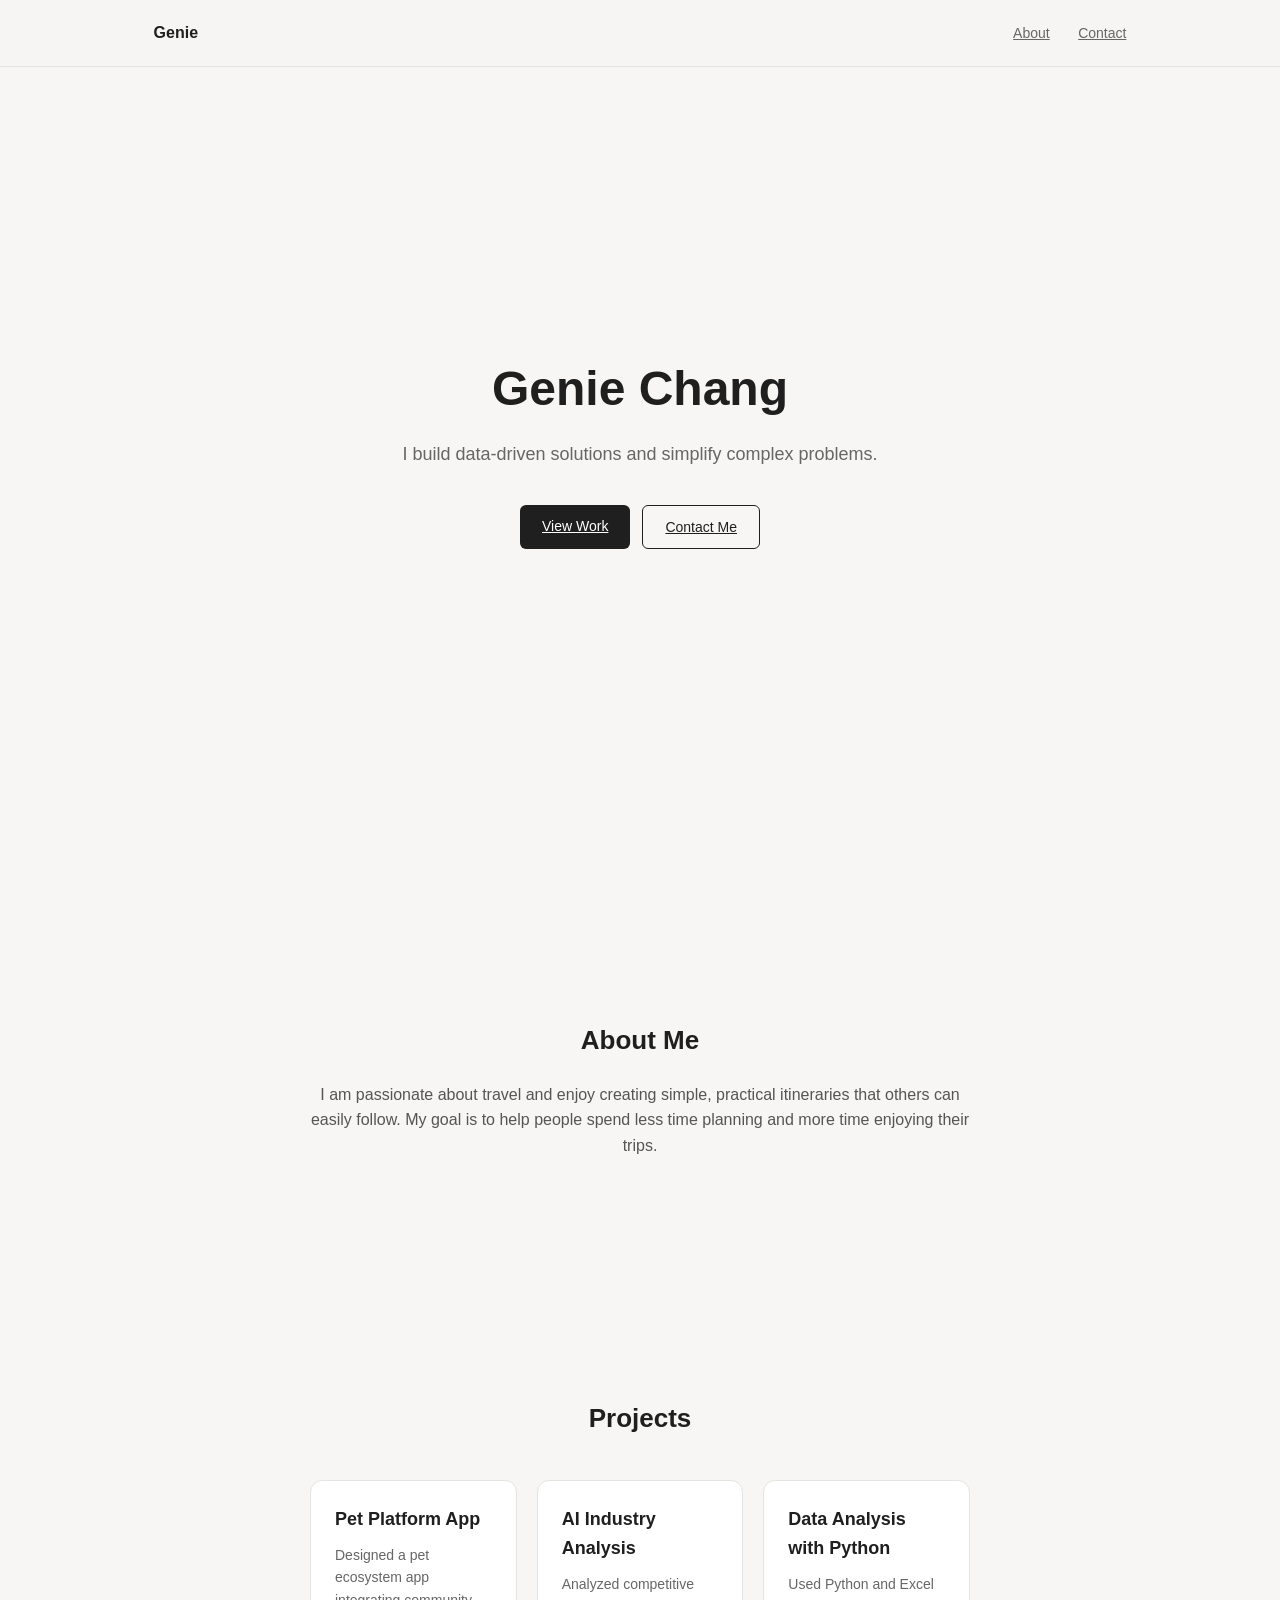
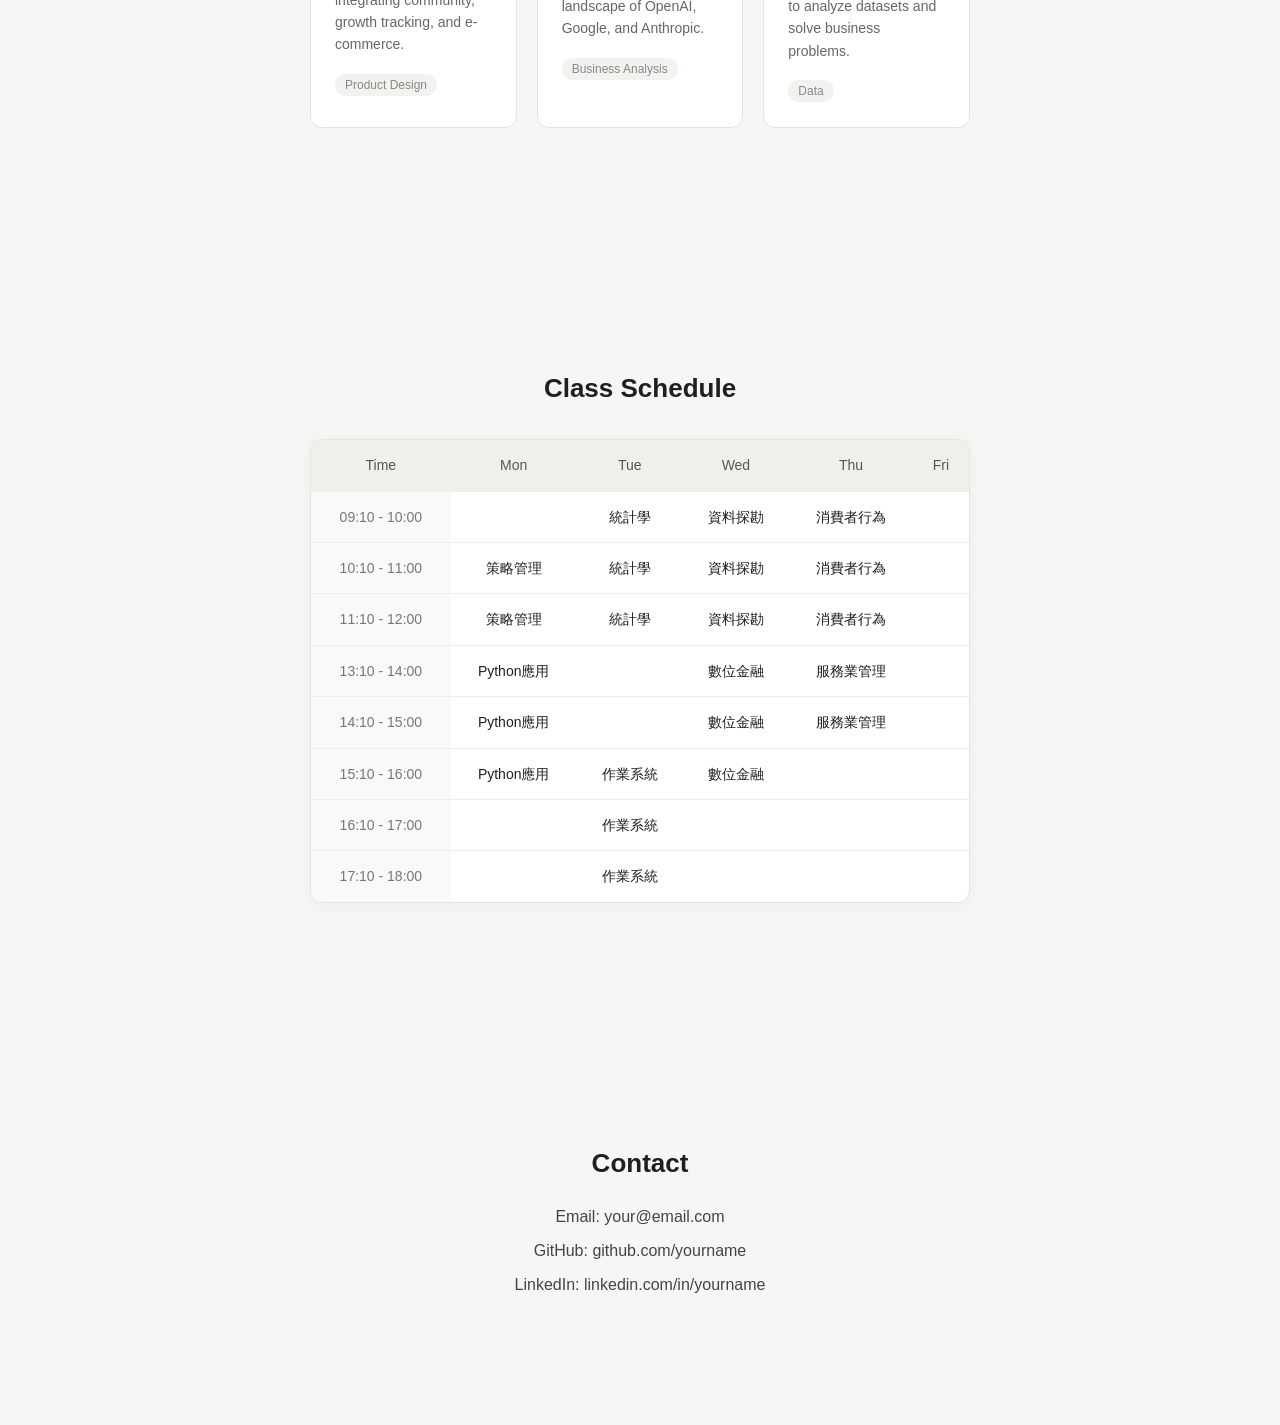
==== index.html @ 172312f2 "V 1.0" ====
<!DOCTYPE html>
<html lang="en">
<head>
  <meta charset="UTF-8">
  <meta name="viewport" content="width=device-width, initial-scale=1.0">
  <title>Genie Chang</title>
  <link rel="stylesheet" href="styles.css">
</head>
<body>

  <nav class="navbar">
    <div class="nav-logo">Genie</div>
    <div class="nav-links">
      <a href="#about">About</a>
      <a href="#contact">Contact</a>
    </div>
  </nav>

  <section class="hero">
    <div class="hero-content">
      <h1 class="hero-name">Genie Chang</h1>
     <p class="hero-tagline">
      I build data-driven solutions and simplify complex problems.
    </p>
      <div class="hero-buttons">
        <a href="#" class="btn primary-btn">View Work</a>
        <a href="#contact" class="btn secondary-btn">Contact Me</a>
      </div>
    </div>
  </section>

  <section id="about" class="about">
    <div class="section-container">
      <h2>About Me</h2>
      <p>
        I am passionate about travel and enjoy creating simple, practical itineraries 
        that others can easily follow. My goal is to help people spend less time planning 
        and more time enjoying their trips.
      </p>
    </div>
  </section>

<section class="projects">
  <div class="section-container">
    <h2>Projects</h2>

    <div class="projects-grid">

      <div class="project-card" onclick="window.location.href='pet.html'">
        <h3>Pet Platform App</h3>
        <p>
          Designed a pet ecosystem app integrating community, growth tracking, and e-commerce.
        </p>
        <span class="project-tag">Product Design</span>
      </div>

      <div class="project-card" onclick="window.location.href='ai.html'">
        <h3>AI Industry Analysis</h3>
        <p>
          Analyzed competitive landscape of OpenAI, Google, and Anthropic.
        </p>
        <span class="project-tag">Business Analysis</span>
      </div>

      <div class="project-card" onclick="window.location.href='data.html'">
        <h3>Data Analysis with Python</h3>
        <p>
          Used Python and Excel to analyze datasets and solve business problems.
        </p>
        <span class="project-tag">Data</span>
      </div>

    </div>
  </div>
</section>

<section class="schedule">
  <div class="section-container">
    <h2>Class Schedule</h2>

    <div class="table-wrapper">
      <table class="schedule-table">
        <thead>
          <tr>
            <th>Time</th>
            <th>Mon</th>
            <th>Tue</th>
            <th>Wed</th>
            <th>Thu</th>
            <th>Fri</th>
          </tr>
        </thead>
        <tbody>
          <tr>
            <td>09:10 - 10:00</td>
            <td></td>
            <td>統計學</td>
            <td>資料探勘</td>
            <td>消費者行為</td>
            <td></td>
          </tr>
          <tr>
            <td>10:10 - 11:00</td>
            <td>策略管理</td>
            <td>統計學</td>
            <td>資料探勘</td>
            <td>消費者行為</td>
            <td></td>
          </tr>
          <tr>
            <td>11:10 - 12:00</td>
            <td>策略管理</td>
            <td>統計學</td>
            <td>資料探勘</td>
            <td>消費者行為</td>
            <td></td>
          </tr>
          <tr>
            <td>13:10 - 14:00</td>
            <td>Python應用</td>
            <td></td>
            <td>數位金融</td>
            <td>服務業管理</td>
            <td></td>
          </tr>
          <tr>
            <td>14:10 - 15:00</td>
            <td>Python應用</td>
            <td></td>
            <td>數位金融</td>
            <td>服務業管理</td>
            <td></td>
          </tr>
          <tr>
            <td>15:10 - 16:00</td>
            <td>Python應用</td>
            <td>作業系統</td>
            <td>數位金融</td>
            <td></td>
            <td></td>
          </tr>
          <tr>
            <td>16:10 - 17:00</td>
            <td></td>
            <td>作業系統</td>
            <td></td>
            <td></td>
            <td></td>
          </tr>
          <tr>
            <td>17:10 - 18:00</td>
            <td></td>
            <td>作業系統</td>
            <td></td>
            <td></td>
            <td></td>
          </tr>
        </tbody>
      </table>
    </div>

  </div>
</section>

  <section id="contact" class="contact">
    <div class="section-container">
      <h2>Contact</h2>
      <div class="contact-list">
        <p>Email: your@email.com</p>
        <p>GitHub: github.com/yourname</p>
        <p>LinkedIn: linkedin.com/in/yourname</p>
      </div>
    </div>
  </section>

  <script src="script.js"></script>
</body>
</html>
---- styles.css ----
/* Reset */
* {
  margin: 0;
  padding: 0;
  box-sizing: border-box;
}

/* 全站 */
body {
  font-family: -apple-system, BlinkMacSystemFont, "Segoe UI", sans-serif;
  background-color: #f7f6f4;
  color: #1f1f1f;
  line-height: 1.6;
}

/* Navbar */
.navbar {
  display: flex;
  justify-content: space-between;
  align-items: center;
  padding: 20px 12%;
  position: fixed;
  width: 100%;
  background: rgba(247, 246, 244, 0.9);
  border-bottom: 1px solid #e5e3df;
}

.nav-logo {
  font-weight: 600;
  font-size: 16px;
}

.nav-links a {
  margin-left: 24px;
  font-size: 14px;
  color: #666;
}

/* Hero */
.hero {
  height: 100vh;
  display: flex;
  align-items: center;
  justify-content: center;
  text-align: center;
  padding: 0 20px;
}

.hero-name {
  font-size: 48px;
  font-weight: 600;
  margin-bottom: 12px;
}

.hero-tagline {
  font-size: 18px;
  color: #666;
  margin-bottom: 36px;
}

/* Buttons */
.hero-buttons {
  display: flex;
  justify-content: center;
  gap: 12px;
}

.btn {
  padding: 10px 22px;
  border-radius: 6px;
  font-size: 14px;
  transition: 0.2s;
}

/* 主按鈕（黑） */
.primary-btn {
  background: #1f1f1f;
  color: #fff;
}

.primary-btn:hover {
  background: #333;
}

/* 次按鈕 */
.secondary-btn {
  border: 1px solid #1f1f1f;
  color: #1f1f1f;
}

.secondary-btn:hover {
  background: #1f1f1f;
  color: #fff;
}

/* Section */
.section-container {
  max-width: 700px;
  margin: 0 auto;
  padding: 120px 20px;
  text-align: center;
}

.section-container h2 {
  font-size: 26px;
  margin-bottom: 20px;
}

/* About */
.about p {
  color: #555;
}

/* Contact */
.contact-list p {
  margin: 8px 0;
  color: #444;
}

/* Responsive */
@media (max-width: 768px) {
  .hero-name {
    font-size: 32px;
  }

  .hero-buttons {
    flex-direction: column;
  }

  .nav-links {
    display: none;
  }
}
/* 表格外框（讓它像卡片） */
.table-wrapper {
  margin-top: 30px;
  overflow-x: auto;
  background: #ffffff;
  border-radius: 12px;
  border: 1px solid #e5e3df;
  box-shadow: 0 4px 20px rgba(0, 0, 0, 0.04);
}

/* 表格本體 */
.schedule-table {
  width: 100%;
  border-collapse: collapse;
  min-width: 600px;
}

/* 表頭 */
.schedule-table thead {
  background: #f1efe9;
}

.schedule-table th {
  padding: 14px;
  font-size: 14px;
  font-weight: 500;
  color: #555;
}

/* 內容 */
.schedule-table td {
  padding: 14px;
  text-align: center;
  font-size: 14px;
  border-top: 1px solid #eee;
}

/* Time 欄 */
.schedule-table td:first-child {
  font-weight: 500;
  color: #777;
  background: #faf9f7;
}

/* Hover 效果 */
.schedule-table tr:hover {
  background: #faf8f5;
}

/* Projects */
.projects-grid {
  display: grid;
  grid-template-columns: repeat(3, 1fr);
  gap: 20px;
  margin-top: 40px;
}

/* 卡片 */
.project-card {
  background: #ffffff;
  padding: 24px;
  border-radius: 12px;
  border: 1px solid #e5e3df;
  text-align: left;
  transition: 0.2s;
}

/* Hover（很重要） */
.project-card:hover {
  transform: translateY(-5px);
  box-shadow: 0 10px 25px rgba(0, 0, 0, 0.06);
}

/* 標題 */
.project-card h3 {
  font-size: 18px;
  margin-bottom: 10px;
}

/* 內容 */
.project-card p {
  font-size: 14px;
  color: #666;
  margin-bottom: 15px;
}

/* Tag */
.project-tag {
  font-size: 12px;
  color: #888;
  background: #f3f2ef;
  padding: 4px 10px;
  border-radius: 999px;
}

/* 手機版 */
@media (max-width: 768px) {
  .projects-grid {
    grid-template-columns: 1fr;
  }
}

/* Project Hero */
.project-hero {
  padding-top: 120px;
  text-align: center;
}

.project-hero h1 {
  font-size: 36px;
  margin-bottom: 10px;
}

.project-subtitle {
  color: #666;
  font-size: 16px;
}

/* Project Content */
.project-content {
  padding-top: 40px;
}

.project-section {
  margin-bottom: 50px;
  text-align: left;
}

.project-section h2 {
  font-size: 20px;
  margin-bottom: 10px;
}

.project-section p {
  color: #555;
}

.project-section ul {
  padding-left: 20px;
}

.project-section li {
  margin-bottom: 8px;
}
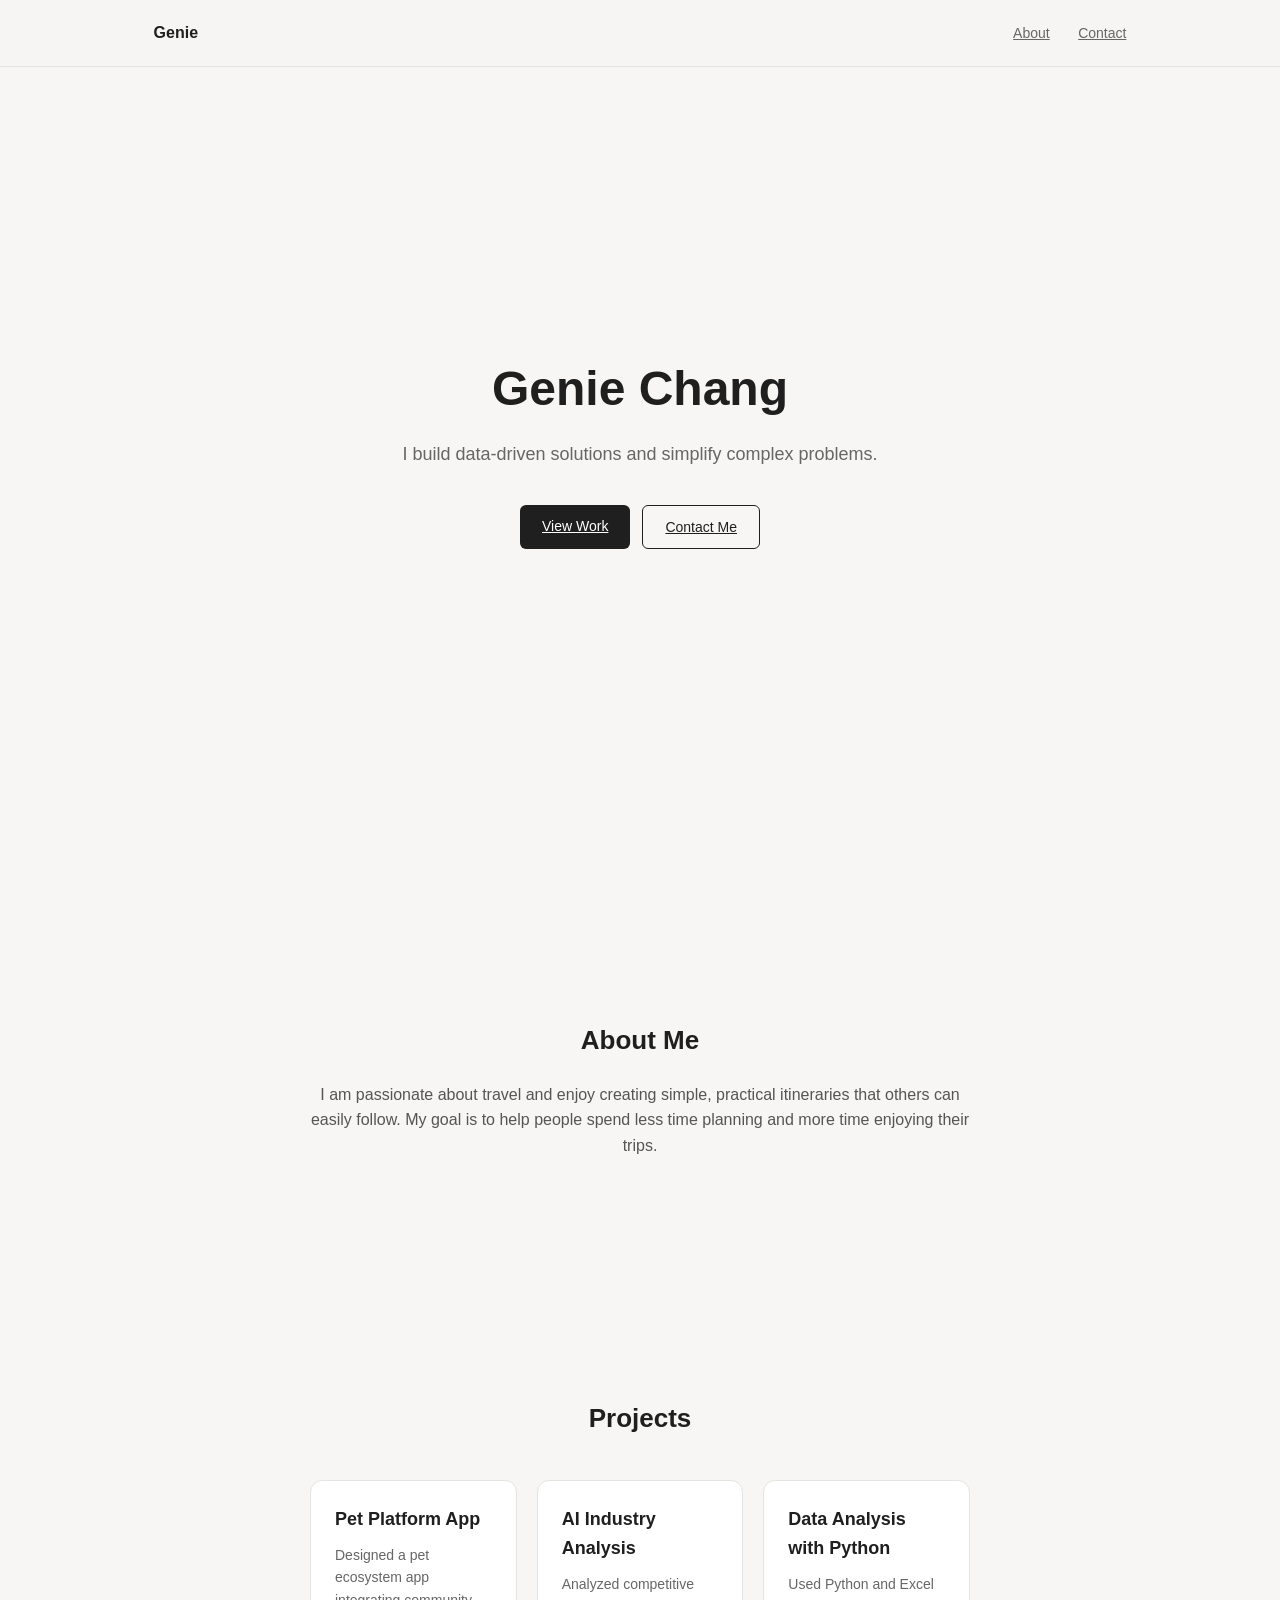
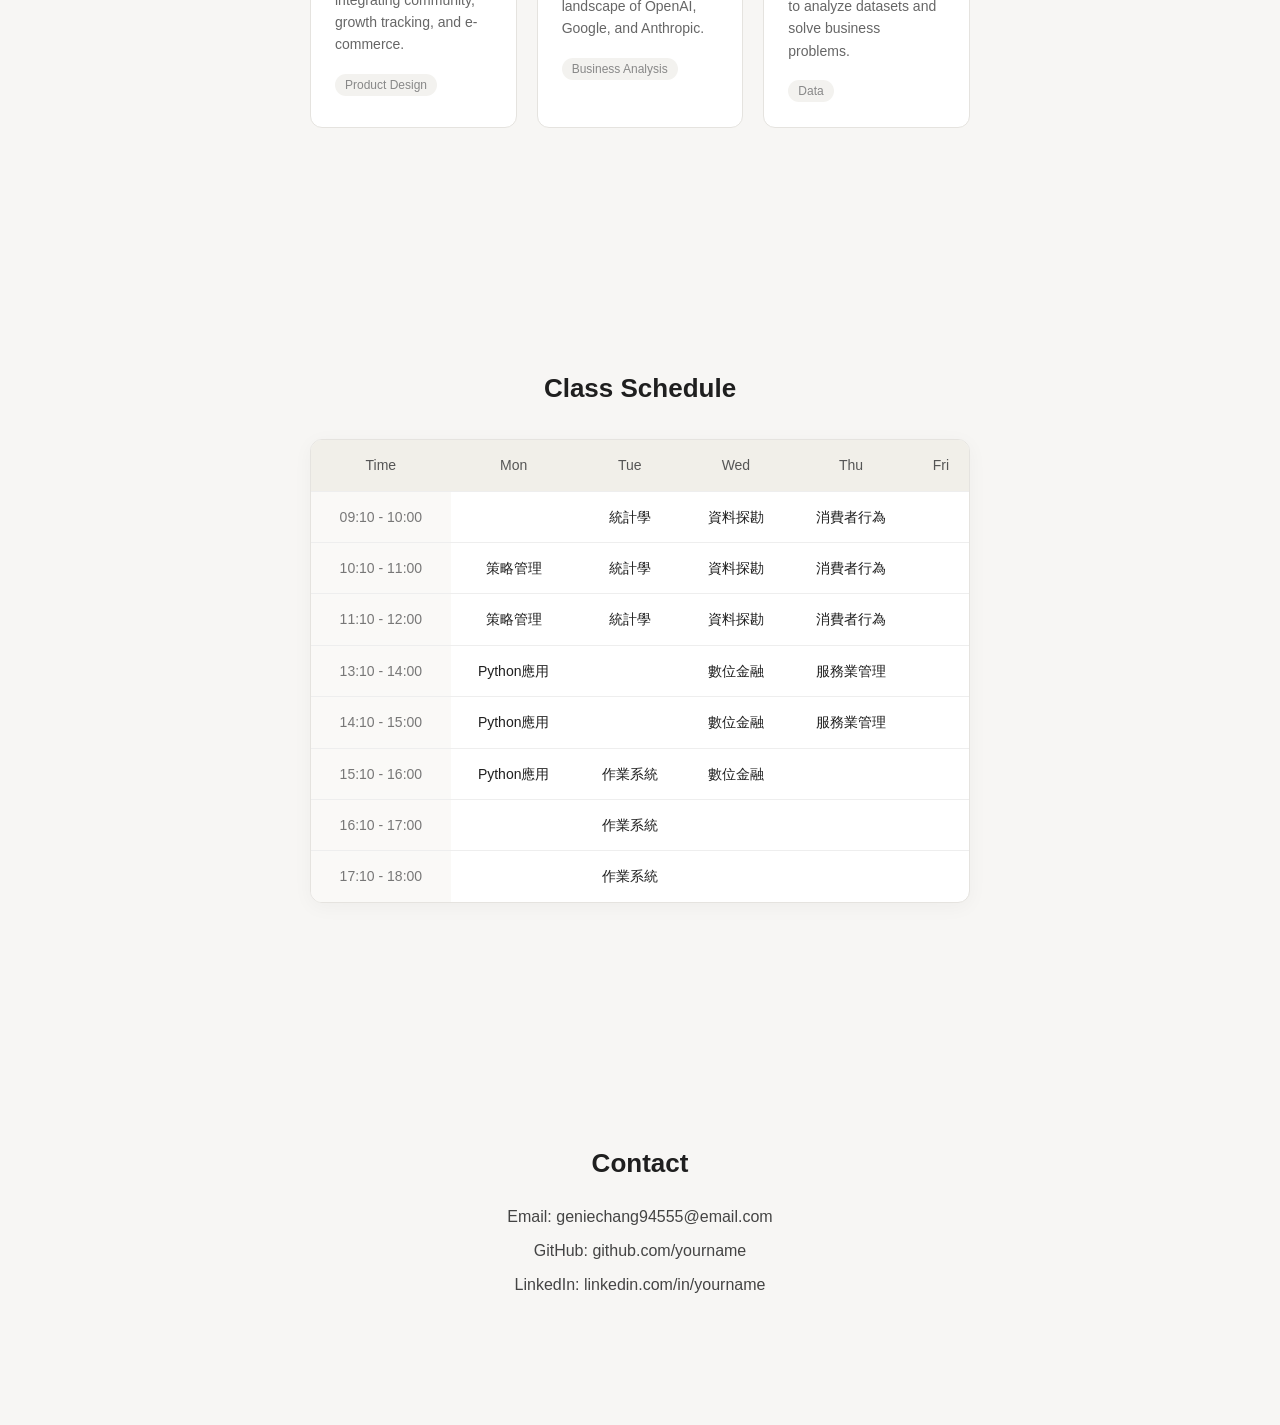
==== commit ab58c2ec: "Change contact email in index.html Updated contact email in the contact section." ====
--- a/index.html
+++ b/index.html
@@ -166,7 +166,7 @@
     <div class="section-container">
       <h2>Contact</h2>
       <div class="contact-list">
-        <p>Email: your@email.com</p>
+        <p>Email: geniechang94555@email.com</p>
         <p>GitHub: github.com/yourname</p>
         <p>LinkedIn: linkedin.com/in/yourname</p>
       </div>
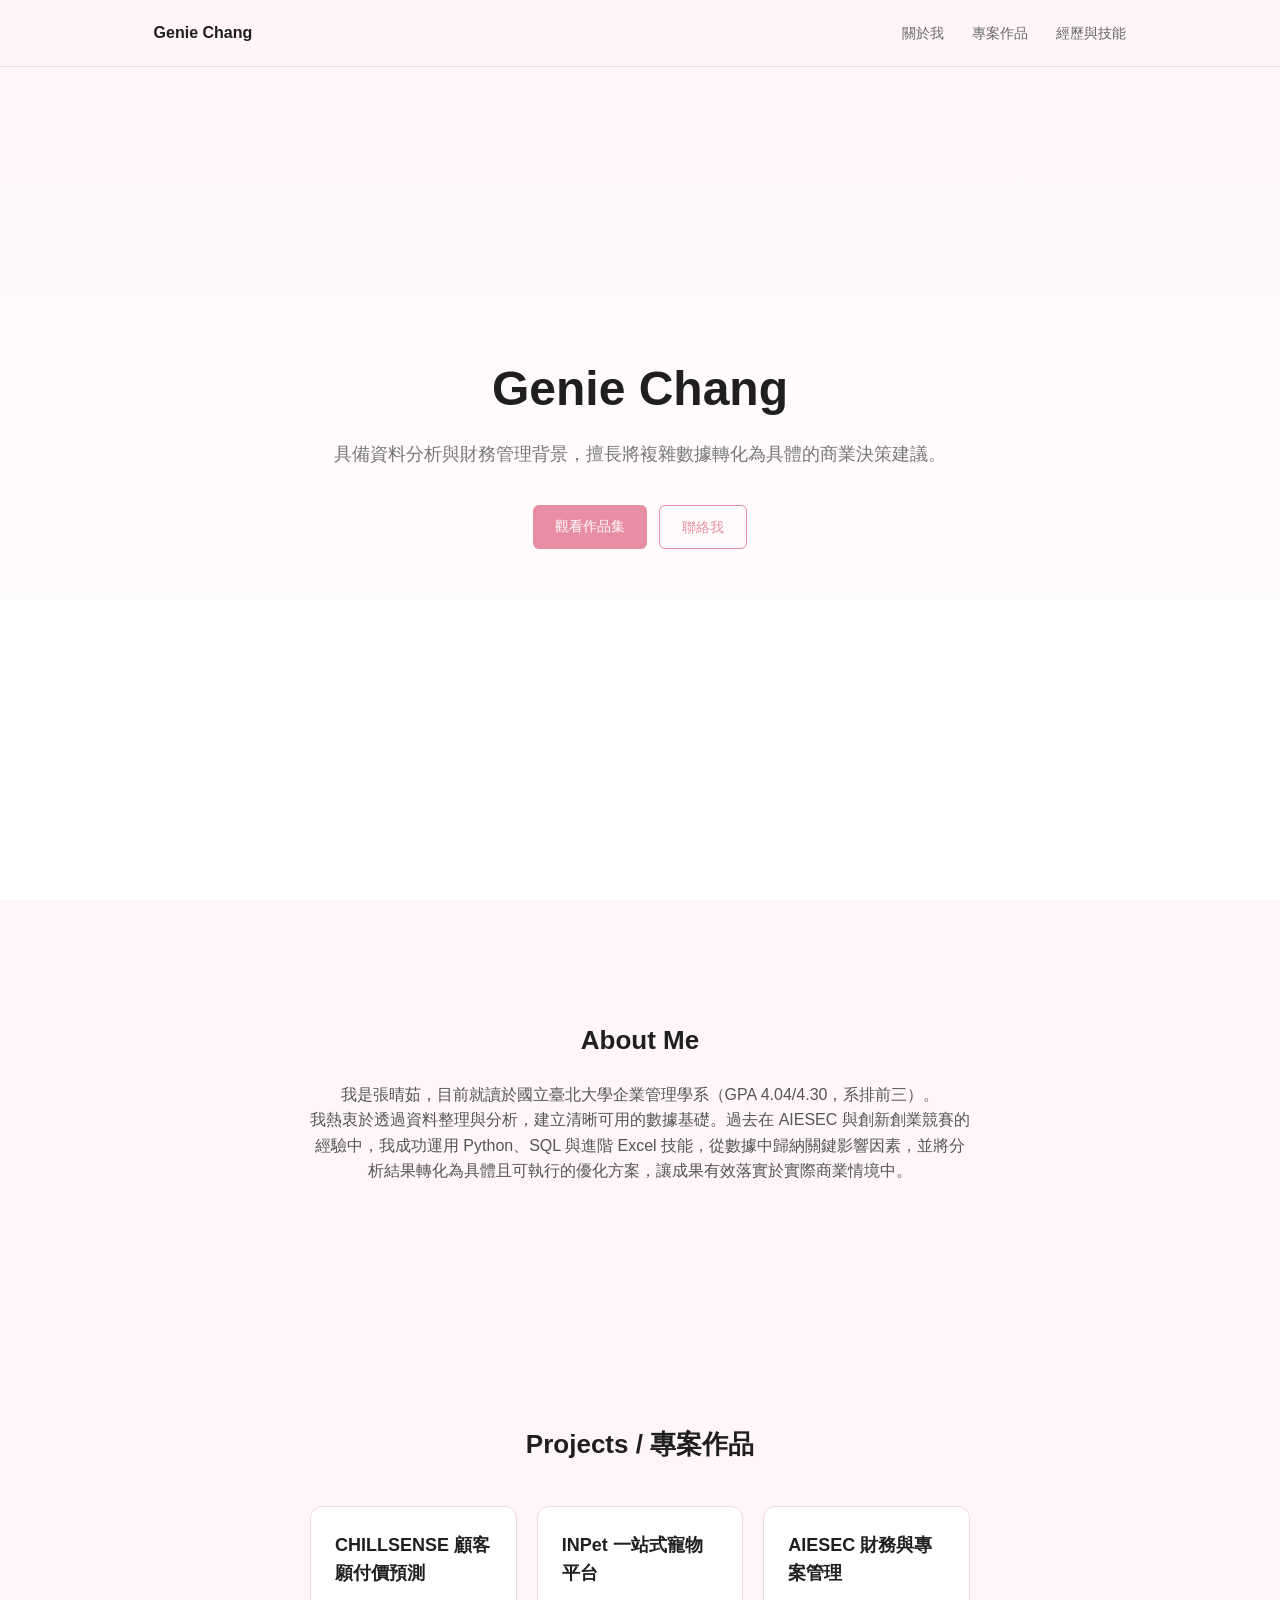
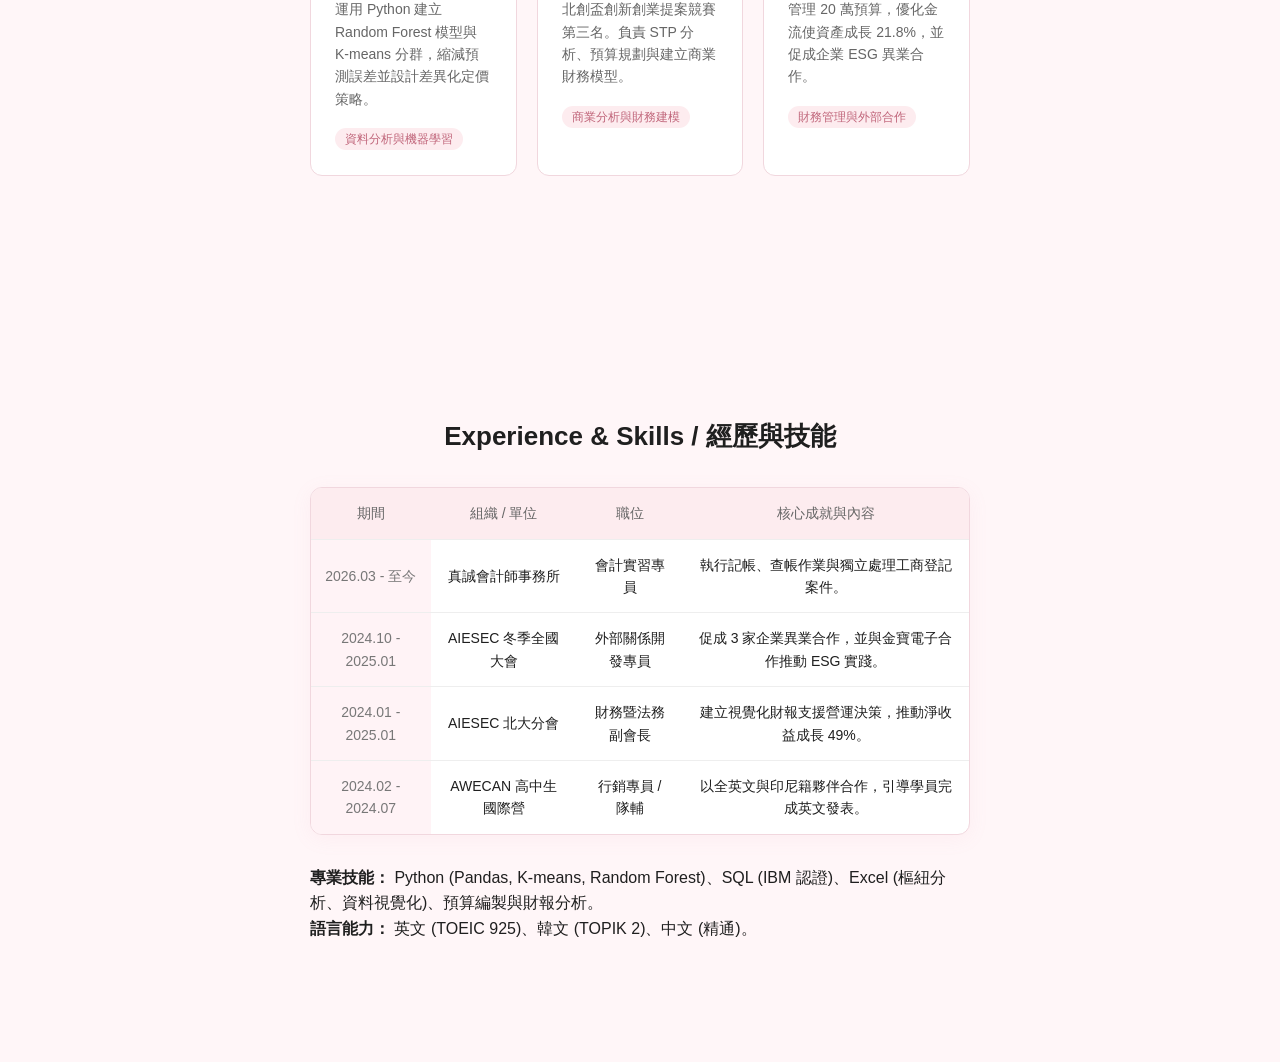
==== commit d2eaace0: "V2" ====
--- a/index.html
+++ b/index.html
@@ -1,30 +1,31 @@
 <!DOCTYPE html>
-<html lang="en">
+<html lang="zh-TW">
 <head>
   <meta charset="UTF-8">
   <meta name="viewport" content="width=device-width, initial-scale=1.0">
-  <title>Genie Chang</title>
+  <title>Genie Chang 張晴茹 | 資料分析與財務管理</title>
   <link rel="stylesheet" href="styles.css">
 </head>
 <body>
 
   <nav class="navbar">
-    <div class="nav-logo">Genie</div>
+    <div class="nav-logo">Genie Chang</div>
     <div class="nav-links">
-      <a href="#about">About</a>
-      <a href="#contact">Contact</a>
+      <a href="#about">關於我</a>
+      <a href="#projects">專案作品</a>
+      <a href="#experience">經歷與技能</a>
     </div>
   </nav>
 
   <section class="hero">
     <div class="hero-content">
       <h1 class="hero-name">Genie Chang</h1>
-     <p class="hero-tagline">
-      I build data-driven solutions and simplify complex problems.
-    </p>
+      <p class="hero-tagline">
+        具備資料分析與財務管理背景，擅長將複雜數據轉化為具體的商業決策建議。
+      </p>
       <div class="hero-buttons">
-        <a href="#" class="btn primary-btn">View Work</a>
-        <a href="#contact" class="btn secondary-btn">Contact Me</a>
+        <a href="#projects" class="btn primary-btn">觀看作品集</a>
+        <a href="mailto:geniechang94555@gmail.com" class="btn secondary-btn">聯絡我</a>
       </div>
     </div>
   </section>
@@ -33,147 +34,94 @@
     <div class="section-container">
       <h2>About Me</h2>
       <p>
-        I am passionate about travel and enjoy creating simple, practical itineraries 
-        that others can easily follow. My goal is to help people spend less time planning 
-        and more time enjoying their trips.
+        我是張晴茹，目前就讀於國立臺北大學企業管理學系（GPA 4.04/4.30，系排前三）。<br>
+        我熱衷於透過資料整理與分析，建立清晰可用的數據基礎。過去在 AIESEC 與創新創業競賽的經驗中，我成功運用 Python、SQL 與進階 Excel 技能，從數據中歸納關鍵影響因素，並將分析結果轉化為具體且可執行的優化方案，讓成果有效落實於實際商業情境中。
       </p>
     </div>
   </section>
 
-<section class="projects">
+<section id="projects" class="projects">
   <div class="section-container">
-    <h2>Projects</h2>
+    <h2>Projects / 專案作品</h2>
 
     <div class="projects-grid">
-
-      <div class="project-card" onclick="window.location.href='pet.html'">
-        <h3>Pet Platform App</h3>
+      <div class="project-card" onclick="window.location.href='chillsense.html'">
+        <h3>CHILLSENSE 顧客願付價預測</h3>
         <p>
-          Designed a pet ecosystem app integrating community, growth tracking, and e-commerce.
+          運用 Python 建立 Random Forest 模型與 K-means 分群，縮減預測誤差並設計差異化定價策略。
         </p>
-        <span class="project-tag">Product Design</span>
+        <span class="project-tag">資料分析與機器學習</span>
       </div>
 
-      <div class="project-card" onclick="window.location.href='ai.html'">
-        <h3>AI Industry Analysis</h3>
+      <div class="project-card" onclick="window.location.href='inpet.html'">
+        <h3>INPet 一站式寵物平台</h3>
         <p>
-          Analyzed competitive landscape of OpenAI, Google, and Anthropic.
+          北創盃創新創業提案競賽第三名。負責 STP 分析、預算規劃與建立商業財務模型。
         </p>
-        <span class="project-tag">Business Analysis</span>
+        <span class="project-tag">商業分析與財務建模</span>
       </div>
 
-      <div class="project-card" onclick="window.location.href='data.html'">
-        <h3>Data Analysis with Python</h3>
+      <div class="project-card" onclick="window.location.href='aiesec.html'">
+        <h3>AIESEC 財務與專案管理</h3>
         <p>
-          Used Python and Excel to analyze datasets and solve business problems.
+          管理 20 萬預算，優化金流使資產成長 21.8%，並促成企業 ESG 異業合作。
         </p>
-        <span class="project-tag">Data</span>
+        <span class="project-tag">財務管理與外部合作</span>
       </div>
-
     </div>
   </div>
 </section>
 
-<section class="schedule">
+<section id="experience" class="schedule">
   <div class="section-container">
-    <h2>Class Schedule</h2>
+    <h2>Experience & Skills / 經歷與技能</h2>
 
     <div class="table-wrapper">
       <table class="schedule-table">
         <thead>
           <tr>
-            <th>Time</th>
-            <th>Mon</th>
-            <th>Tue</th>
-            <th>Wed</th>
-            <th>Thu</th>
-            <th>Fri</th>
+            <th>期間</th>
+            <th>組織 / 單位</th>
+            <th>職位</th>
+            <th>核心成就與內容</th>
           </tr>
         </thead>
         <tbody>
           <tr>
-            <td>09:10 - 10:00</td>
-            <td></td>
-            <td>統計學</td>
-            <td>資料探勘</td>
-            <td>消費者行為</td>
-            <td></td>
+            <td>2026.03 - 至今</td>
+            <td>真誠會計師事務所</td>
+            <td>會計實習專員</td>
+            <td>執行記帳、查帳作業與獨立處理工商登記案件。</td>
           </tr>
           <tr>
-            <td>10:10 - 11:00</td>
-            <td>策略管理</td>
-            <td>統計學</td>
-            <td>資料探勘</td>
-            <td>消費者行為</td>
-            <td></td>
+            <td>2024.10 - 2025.01</td>
+            <td>AIESEC 冬季全國大會</td>
+            <td>外部關係開發專員</td>
+            <td>促成 3 家企業異業合作，並與金寶電子合作推動 ESG 實踐。</td>
           </tr>
           <tr>
-            <td>11:10 - 12:00</td>
-            <td>策略管理</td>
-            <td>統計學</td>
-            <td>資料探勘</td>
-            <td>消費者行為</td>
-            <td></td>
+            <td>2024.01 - 2025.01</td>
+            <td>AIESEC 北大分會</td>
+            <td>財務暨法務副會長</td>
+            <td>建立視覺化財報支援營運決策，推動淨收益成長 49%。</td>
           </tr>
           <tr>
-            <td>13:10 - 14:00</td>
-            <td>Python應用</td>
-            <td></td>
-            <td>數位金融</td>
-            <td>服務業管理</td>
-            <td></td>
-          </tr>
-          <tr>
-            <td>14:10 - 15:00</td>
-            <td>Python應用</td>
-            <td></td>
-            <td>數位金融</td>
-            <td>服務業管理</td>
-            <td></td>
-          </tr>
-          <tr>
-            <td>15:10 - 16:00</td>
-            <td>Python應用</td>
-            <td>作業系統</td>
-            <td>數位金融</td>
-            <td></td>
-            <td></td>
-          </tr>
-          <tr>
-            <td>16:10 - 17:00</td>
-            <td></td>
-            <td>作業系統</td>
-            <td></td>
-            <td></td>
-            <td></td>
-          </tr>
-          <tr>
-            <td>17:10 - 18:00</td>
-            <td></td>
-            <td>作業系統</td>
-            <td></td>
-            <td></td>
-            <td></td>
+            <td>2024.02 - 2024.07</td>
+            <td>AWECAN 高中生國際營</td>
+            <td>行銷專員 / 隊輔</td>
+            <td>以全英文與印尼籍夥伴合作，引導學員完成英文發表。</td>
           </tr>
         </tbody>
       </table>
+    </div>
+    
+    <div style="text-align: left; margin-top: 30px;">
+      <p><strong>專業技能：</strong> Python (Pandas, K-means, Random Forest)、SQL (IBM 認證)、Excel (樞紐分析、資料視覺化)、預算編製與財報分析。</p>
+      <p><strong>語言能力：</strong> 英文 (TOEIC 925)、韓文 (TOPIK 2)、中文 (精通)。</p>
     </div>
 
   </div>
 </section>
 
-  <section id="contact" class="contact">
-    <div class="section-container">
-      <h2>Contact</h2>
-      <div class="contact-list">
-        <p>Email: geniechang94555@email.com</p>
-        <p>GitHub: github.com/yourname</p>
-        <p>LinkedIn: linkedin.com/in/yourname</p>
-      </div>
-    </div>
-  </section>
-
-  <script src="script.js"></script>
 </body>
 </html>
-
--- a/styles.css
+++ b/styles.css
@@ -8,7 +8,7 @@
 /* 全站 */
 body {
   font-family: -apple-system, BlinkMacSystemFont, "Segoe UI", sans-serif;
-  background-color: #f7f6f4;
+  background-color: #fff6f8; /* 淡粉背景 */
   color: #1f1f1f;
   line-height: 1.6;
 }
@@ -21,8 +21,8 @@
   padding: 20px 12%;
   position: fixed;
   width: 100%;
-  background: rgba(247, 246, 244, 0.9);
-  border-bottom: 1px solid #e5e3df;
+  background: rgba(255, 246, 248, 0.9);
+  border-bottom: 1px solid #f1d7de;
 }
 
 .nav-logo {
@@ -34,6 +34,7 @@
   margin-left: 24px;
   font-size: 14px;
   color: #666;
+  text-decoration: none;
 }
 
 /* Hero */
@@ -44,6 +45,7 @@
   justify-content: center;
   text-align: center;
   padding: 0 20px;
+  background: linear-gradient(180deg, #fff6f8 0%, #ffffff 100%);
 }
 
 .hero-name {
@@ -54,7 +56,7 @@
 
 .hero-tagline {
   font-size: 18px;
-  color: #666;
+  color: #777;
   margin-bottom: 36px;
 }
 
@@ -70,26 +72,27 @@
   border-radius: 6px;
   font-size: 14px;
   transition: 0.2s;
-}
-
-/* 主按鈕（黑） */
+  text-decoration: none;
+}
+
+/* 主按鈕（粉） */
 .primary-btn {
-  background: #1f1f1f;
+  background: #e88ea3;
   color: #fff;
 }
 
 .primary-btn:hover {
-  background: #333;
+  background: #d46c86;
 }
 
 /* 次按鈕 */
 .secondary-btn {
-  border: 1px solid #1f1f1f;
-  color: #1f1f1f;
+  border: 1px solid #e88ea3;
+  color: #e88ea3;
 }
 
 .secondary-btn:hover {
-  background: #1f1f1f;
+  background: #e88ea3;
   color: #fff;
 }
 
@@ -111,34 +114,35 @@
   color: #555;
 }
 
+/* Skills（如果你有加） */
+.skills-list span {
+  display: inline-block;
+  margin: 6px;
+  padding: 6px 12px;
+  background: #fdecef;
+  border-radius: 20px;
+  font-size: 13px;
+}
+
 /* Contact */
 .contact-list p {
   margin: 8px 0;
   color: #444;
 }
 
-/* Responsive */
-@media (max-width: 768px) {
-  .hero-name {
-    font-size: 32px;
-  }
-
-  .hero-buttons {
-    flex-direction: column;
-  }
-
-  .nav-links {
-    display: none;
-  }
-}
-/* 表格外框（讓它像卡片） */
+.contact a {
+  color: #e88ea3;
+  text-decoration: none;
+}
+
+/* 表格外框 */
 .table-wrapper {
   margin-top: 30px;
   overflow-x: auto;
   background: #ffffff;
   border-radius: 12px;
-  border: 1px solid #e5e3df;
-  box-shadow: 0 4px 20px rgba(0, 0, 0, 0.04);
+  border: 1px solid #f1d7de;
+  box-shadow: 0 4px 20px rgba(232, 142, 163, 0.08);
 }
 
 /* 表格本體 */
@@ -150,14 +154,14 @@
 
 /* 表頭 */
 .schedule-table thead {
-  background: #f1efe9;
+  background: #fdecef;
 }
 
 .schedule-table th {
   padding: 14px;
   font-size: 14px;
   font-weight: 500;
-  color: #555;
+  color: #666;
 }
 
 /* 內容 */
@@ -172,12 +176,12 @@
 .schedule-table td:first-child {
   font-weight: 500;
   color: #777;
-  background: #faf9f7;
-}
-
-/* Hover 效果 */
+  background: #fff3f6;
+}
+
+/* Hover */
 .schedule-table tr:hover {
-  background: #faf8f5;
+  background: #fff8fa;
 }
 
 /* Projects */
@@ -193,15 +197,17 @@
   background: #ffffff;
   padding: 24px;
   border-radius: 12px;
-  border: 1px solid #e5e3df;
+  border: 1px solid #f1d7de;
   text-align: left;
   transition: 0.2s;
-}
-
-/* Hover（很重要） */
+  text-decoration: none;
+  color: inherit;
+}
+
+/* Hover */
 .project-card:hover {
   transform: translateY(-5px);
-  box-shadow: 0 10px 25px rgba(0, 0, 0, 0.06);
+  box-shadow: 0 10px 25px rgba(232, 142, 163, 0.15);
 }
 
 /* 標題 */
@@ -220,58 +226,27 @@
 /* Tag */
 .project-tag {
   font-size: 12px;
-  color: #888;
-  background: #f3f2ef;
+  color: #c0657a;
+  background: #fdecef;
   padding: 4px 10px;
   border-radius: 999px;
 }
 
-/* 手機版 */
+/* Responsive */
 @media (max-width: 768px) {
+  .hero-name {
+    font-size: 32px;
+  }
+
+  .hero-buttons {
+    flex-direction: column;
+  }
+
+  .nav-links {
+    display: none;
+  }
+
   .projects-grid {
     grid-template-columns: 1fr;
   }
 }
-
-/* Project Hero */
-.project-hero {
-  padding-top: 120px;
-  text-align: center;
-}
-
-.project-hero h1 {
-  font-size: 36px;
-  margin-bottom: 10px;
-}
-
-.project-subtitle {
-  color: #666;
-  font-size: 16px;
-}
-
-/* Project Content */
-.project-content {
-  padding-top: 40px;
-}
-
-.project-section {
-  margin-bottom: 50px;
-  text-align: left;
-}
-
-.project-section h2 {
-  font-size: 20px;
-  margin-bottom: 10px;
-}
-
-.project-section p {
-  color: #555;
-}
-
-.project-section ul {
-  padding-left: 20px;
-}
-
-.project-section li {
-  margin-bottom: 8px;
-}
